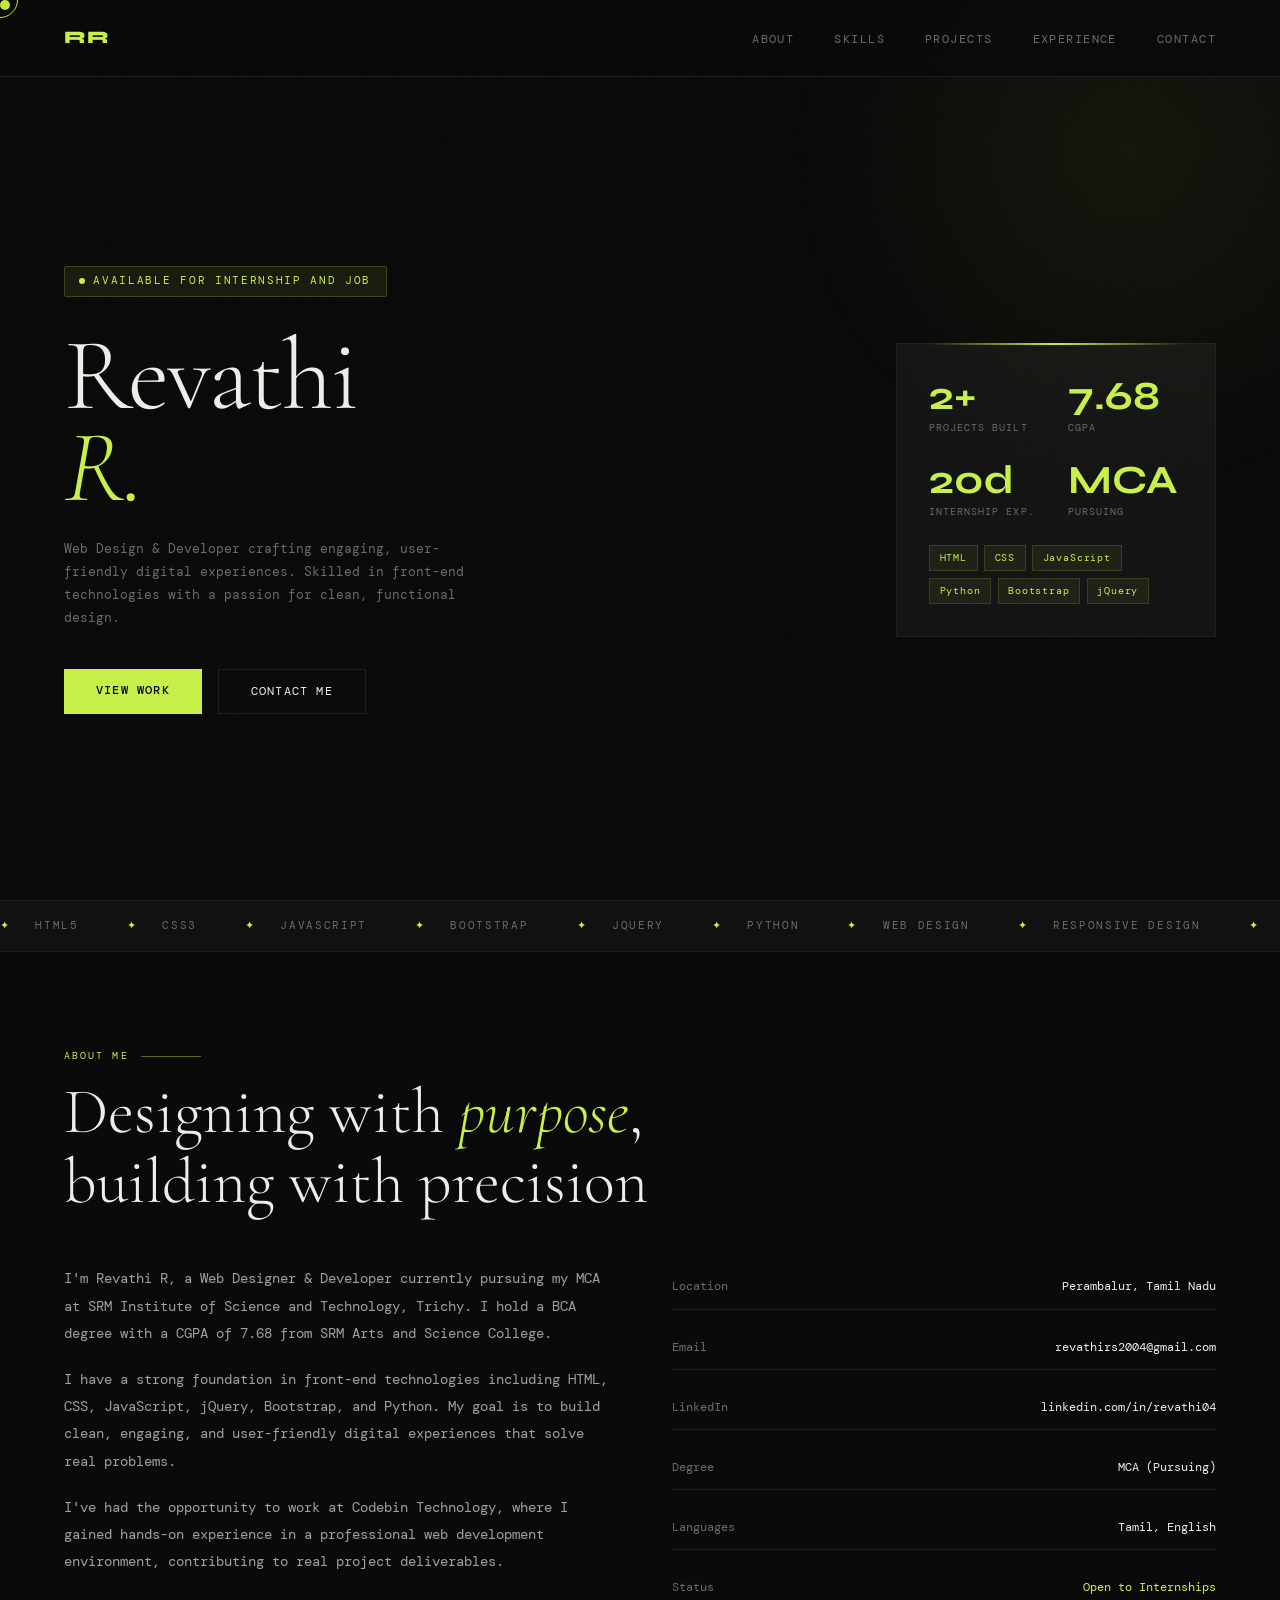
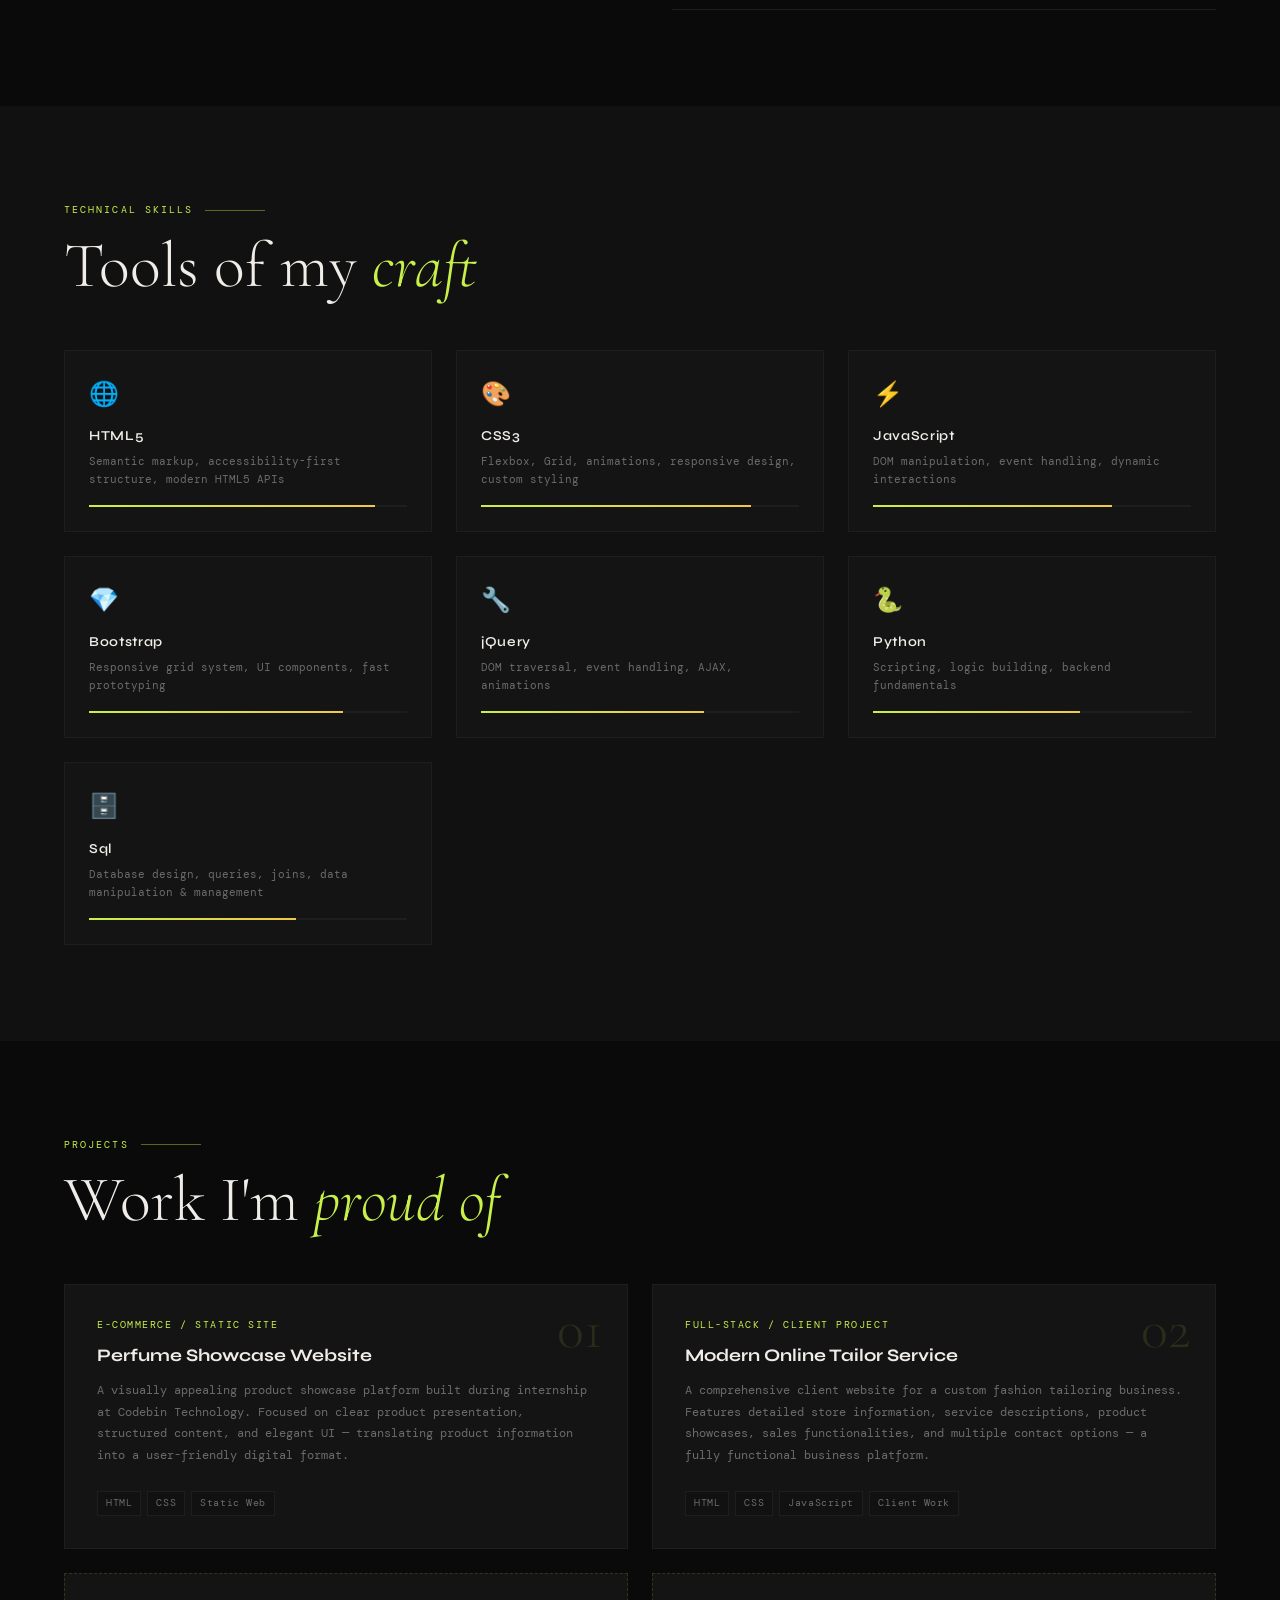
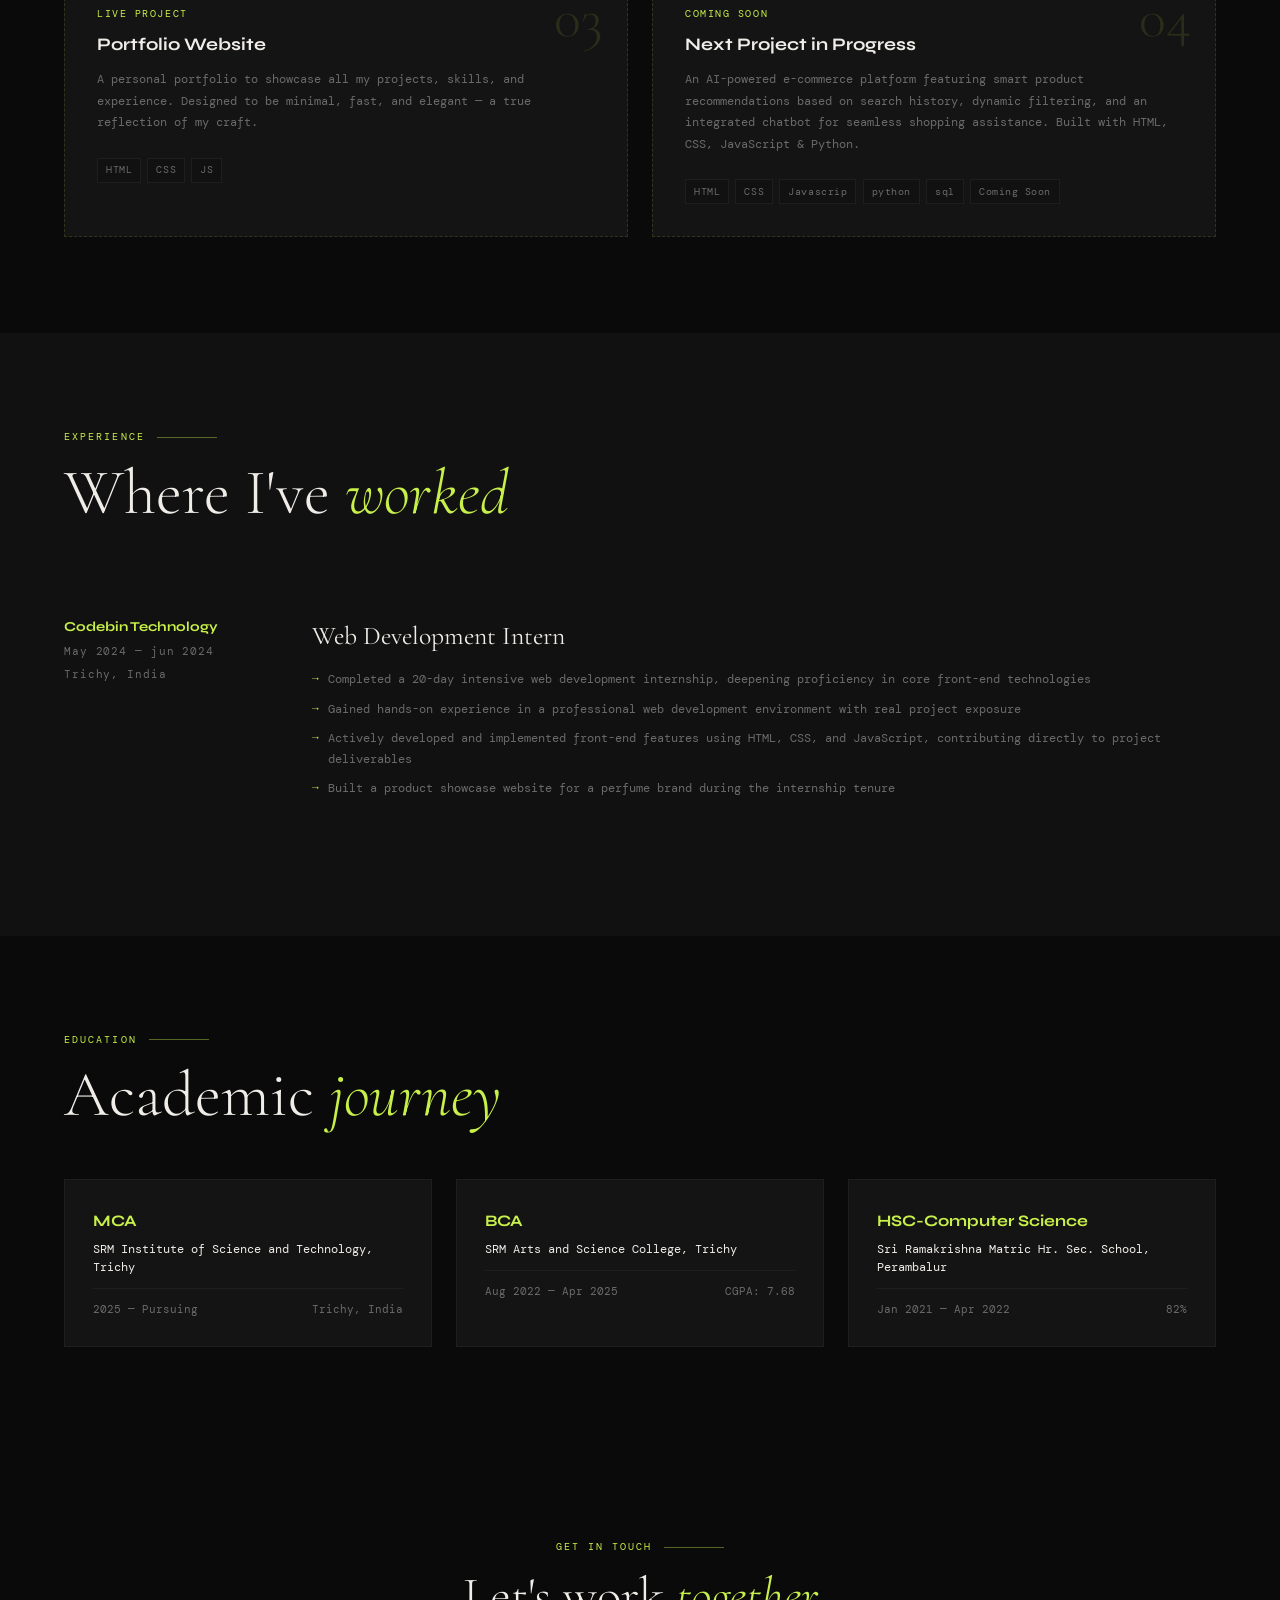
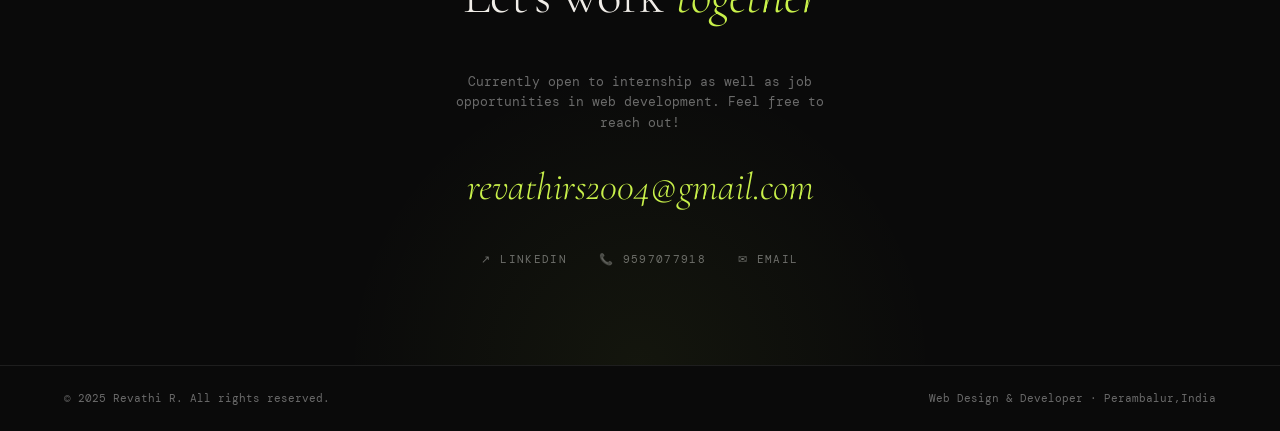
==== index.html @ 82aa63af "Add files via upload" ====
<!DOCTYPE html>
<html lang="en">
<head>
<meta charset="UTF-8">
<meta name="viewport" content="width=device-width, initial-scale=1.0">
<title>Revathi R — Web Designer & Developer</title>
<link href="https://fonts.googleapis.com/css2?family=Cormorant+Garamond:ital,wght@0,300;0,400;0,600;1,300;1,400&family=DM+Mono:wght@300;400;500&family=Syne:wght@400;600;700;800&display=swap" rel="stylesheet">
<link rel="stylesheet" href="style.css">
</head>
<body>

<div class="cursor" id="cursor"></div>
<div class="cursor-ring" id="cursorRing"></div>

<!-- Nav -->
<nav>
  <a href="#" class="nav-logo">RR</a>
  <ul class="nav-links">
    <li><a href="#about">About</a></li>
    <li><a href="#skills">Skills</a></li>
    <li><a href="#projects">Projects</a></li>
    <li><a href="#experience">Experience</a></li>
    <li><a href="#contact">Contact</a></li>
  </ul>
</nav>

<!-- Hero -->
<section class="hero">
  <div class="hero-left">
    <div class="hero-tag">Available for Internship and Job</div>
    <h1 class="hero-name">Revathi<br><span>R.</span></h1>
    <p class="hero-desc">Web Design & Developer crafting engaging, user-friendly digital experiences. Skilled in front-end technologies with a passion for clean, functional design.</p>
    <div class="hero-ctas">
      <a href="#projects" class="btn-primary">View Work</a>
      <a href="#contact" class="btn-outline">Contact Me</a>
    </div>
  </div>
  <div class="hero-right">
    <div class="hero-card">
      <div class="stat-grid">
        <div class="stat-item">
          <div class="stat-num">2+</div>
          <div class="stat-label">Projects Built</div>
        </div>
        <div class="stat-item">
          <div class="stat-num">7.68</div>
          <div class="stat-label">CGPA</div>
        </div>
        <div class="stat-item">
          <div class="stat-num">20d</div>
          <div class="stat-label">Internship Exp.</div>
        </div>
        <div class="stat-item">
          <div class="stat-num">MCA</div>
          <div class="stat-label">Pursuing</div>
        </div>
      </div>
      <div class="skill-tags">
        <span class="skill-tag">HTML</span>
        <span class="skill-tag">CSS</span>
        <span class="skill-tag">JavaScript</span>
        <span class="skill-tag">Python</span>
        <span class="skill-tag">Bootstrap</span>
        <span class="skill-tag">jQuery</span>
      </div>
    </div>
  </div>
</section>

<!-- Marquee -->
<div class="marquee-section">
  <div class="marquee-track">
    <span class="marquee-item"><span>✦</span> HTML5</span>
    <span class="marquee-item"><span>✦</span> CSS3</span>
    <span class="marquee-item"><span>✦</span> JavaScript</span>
    <span class="marquee-item"><span>✦</span> Bootstrap</span>
    <span class="marquee-item"><span>✦</span> jQuery</span>
    <span class="marquee-item"><span>✦</span> Python</span>
    <span class="marquee-item"><span>✦</span> Web Design</span>
    <span class="marquee-item"><span>✦</span> Responsive Design</span>
    <span class="marquee-item"><span>✦</span> UI/UX</span>
    <span class="marquee-item"><span>✦</span> HTML5</span>
    <span class="marquee-item"><span>✦</span> CSS3</span>
    <span class="marquee-item"><span>✦</span> JavaScript</span>
    <span class="marquee-item"><span>✦</span> Bootstrap</span>
    <span class="marquee-item"><span>✦</span> jQuery</span>
    <span class="marquee-item"><span>✦</span> Python</span>
    <span class="marquee-item"><span>✦</span> Web Design</span>
    <span class="marquee-item"><span>✦</span> Responsive Design</span>
    <span class="marquee-item"><span>✦</span> UI/UX</span>
  </div>
</div>

<!-- About -->
<section id="about">
  <div class="section-label">About Me</div>
  <h2 class="section-title">Designing with <em>purpose</em>,<br>building with precision</h2>
  <div class="about-grid reveal">
    <div class="about-text">
      <p>I'm Revathi R, a Web Designer & Developer currently pursuing my MCA at SRM Institute of Science and Technology, Trichy. I hold a BCA degree with a CGPA of 7.68 from SRM Arts and Science College.</p>
      <p>I have a strong foundation in front-end technologies including HTML, CSS, JavaScript, jQuery, Bootstrap, and Python. My goal is to build clean, engaging, and user-friendly digital experiences that solve real problems.</p>
      <p>I've had the opportunity to work at Codebin Technology, where I gained hands-on experience in a professional web development environment, contributing to real project deliverables.</p>
    </div>
    <div class="about-details">
      <div class="detail-row">
        <span class="label">Location</span>
        <span class="value">Perambalur, Tamil Nadu</span>
      </div>
      <div class="detail-row">
        <span class="label">Email</span>
        <span class="value">revathirs2004@gmail.com</span>
      </div>
      <div class="detail-row">
        <span class="label">LinkedIn</span>
        <span class="value">linkedin.com/in/revathi04</span>
      </div>
      <div class="detail-row">
        <span class="label">Degree</span>
        <span class="value">MCA (Pursuing)</span>
      </div>
      <div class="detail-row">
        <span class="label">Languages</span>
        <span class="value">Tamil, English</span>
      </div>
      <div class="detail-row">
        <span class="label">Status</span>
        <span class="value" style="color: var(--accent);">Open to Internships</span>
      </div>
    </div>
  </div>
</section>

<!-- Skills -->
<section id="skills" class="skills-section">
  <div class="section-label">Technical Skills</div>
  <h2 class="section-title">Tools of my <em>craft</em></h2>
  <div class="skills-grid reveal">
    <div class="skill-card">
      <div class="skill-card-icon">🌐</div>
      <div class="skill-card-name">HTML5</div>
      <div class="skill-card-desc">Semantic markup, accessibility-first structure, modern HTML5 APIs</div>
      <div class="skill-bar-wrap"><div class="skill-bar" style="width:90%"></div></div>
    </div>
    <div class="skill-card">
      <div class="skill-card-icon">🎨</div>
      <div class="skill-card-name">CSS3</div>
      <div class="skill-card-desc">Flexbox, Grid, animations, responsive design, custom styling</div>
      <div class="skill-bar-wrap"><div class="skill-bar" style="width:85%"></div></div>
    </div>
    <div class="skill-card">
      <div class="skill-card-icon">⚡</div>
      <div class="skill-card-name">JavaScript</div>
      <div class="skill-card-desc">DOM manipulation, event handling, dynamic interactions</div>
      <div class="skill-bar-wrap"><div class="skill-bar" style="width:75%"></div></div>
    </div>
    <div class="skill-card">
      <div class="skill-card-icon">💎</div>
      <div class="skill-card-name">Bootstrap</div>
      <div class="skill-card-desc">Responsive grid system, UI components, fast prototyping</div>
      <div class="skill-bar-wrap"><div class="skill-bar" style="width:80%"></div></div>
    </div>
    <div class="skill-card">
      <div class="skill-card-icon">🔧</div>
      <div class="skill-card-name">jQuery</div>
      <div class="skill-card-desc">DOM traversal, event handling, AJAX, animations</div>
      <div class="skill-bar-wrap"><div class="skill-bar" style="width:70%"></div></div>
    </div>
    <div class="skill-card">
      <div class="skill-card-icon">🐍</div>
      <div class="skill-card-name">Python</div>
      <div class="skill-card-desc">Scripting, logic building, backend fundamentals</div>
      <div class="skill-bar-wrap"><div class="skill-bar" style="width:65%"></div></div>
    </div>
    <div class="skill-card">
        <div class="skill-card-icon">🗄️</div>
        <div class="skill-card-name">Sql</div>
        <div class="skill-card-desc">Database design, queries, joins, data manipulation & management</div>
        <div class="skill-bar-wrap"><div class="skill-bar" style="width:65%"></div></div>
      </div>
  </div>
</section>

<!-- Projects -->
<section id="projects">
  <div class="section-label">Projects</div>
  <h2 class="section-title">Work I'm <em>proud of</em></h2>
  <div class="projects-grid reveal">
    <div class="project-card">
      <div class="project-num">01</div>
      <div class="project-type">E-commerce / Static Site</div>
      <div class="project-title">Perfume Showcase Website</div>
      <div class="project-desc">A visually appealing product showcase platform built during internship at Codebin Technology. Focused on clear product presentation, structured content, and elegant UI — translating product information into a user-friendly digital format.</div>
      <div class="project-stack">
        <span class="stack-tag">HTML</span>
        <span class="stack-tag">CSS</span>
        <span class="stack-tag">Static Web</span>
      </div>
    </div>
    <div class="project-card">
      <div class="project-num">02</div>
      <div class="project-type">Full-Stack / Client Project</div>
      <div class="project-title">Modern Online Tailor Service</div>
      <div class="project-desc">A comprehensive client website for a custom fashion tailoring business. Features detailed store information, service descriptions, product showcases, sales functionalities, and multiple contact options — a fully functional business platform.</div>
      <div class="project-stack">
        <span class="stack-tag">HTML</span>
        <span class="stack-tag">CSS</span>
        <span class="stack-tag">JavaScript</span>
        <span class="stack-tag">Client Work</span>
      </div>
    </div>
    <div class="project-card" style="border-style: dashed; border-color: rgba(200,240,74,0.15);">
        <div class="project-num">03</div>
        <div class="project-type">Live Project</div>
        <div class="project-title">Portfolio Website</div>
        <div class="project-desc">A personal portfolio to showcase all my projects, skills, and experience. Designed to be minimal, fast, and elegant — a true reflection of my craft.</div>
        <div class="project-stack">
          <span class="stack-tag">HTML</span>
          <span class="stack-tag">CSS</span>
          <span class="stack-tag">JS</span>
        </div>
      </div>
    <div class="project-card" style="border-style: dashed; border-color: rgba(200,240,74,0.15);">
      <div class="project-num">04</div>
      <div class="project-type">Coming Soon</div>
      <div class="project-title">Next Project in Progress</div>
      <div class="project-desc">An AI-powered e-commerce platform featuring smart product recommendations based on search history, dynamic filtering, and an integrated chatbot for seamless shopping assistance. Built with HTML, CSS, JavaScript & Python.</div>
      <div class="project-stack">
        <span class="stack-tag">HTML</span>
        <span class="stack-tag">CSS</span>
        <span class="stack-tag">Javascrip</span>
        <span class="stack-tag">python</span>
        <span class="stack-tag">sql</span>
        <span class="stack-tag">Coming Soon</span>
      </div>
    </div>
    
  </div>
</section>

<!-- Experience -->
<section id="experience" class="experience-section">
  <div class="section-label">Experience</div>
  <h2 class="section-title">Where I've <em>worked</em></h2>
  <div class="reveal">
    <div class="exp-item">
      <div class="exp-meta">
        <div class="exp-company">Codebin Technology</div>
        <div class="exp-duration">May 2024 — jun 2024</div>
        <div class="exp-duration" style="margin-top:0.3rem">Trichy, India</div>
      </div>
      <div>
        <div class="exp-role">Web Development Intern</div>
        <ul class="exp-points">
          <li>Completed a 20-day intensive web development internship, deepening proficiency in core front-end technologies</li>
          <li>Gained hands-on experience in a professional web development environment with real project exposure</li>
          <li>Actively developed and implemented front-end features using HTML, CSS, and JavaScript, contributing directly to project deliverables</li>
          <li>Built a product showcase website for a perfume brand during the internship tenure</li>
        </ul>
      </div>
    </div>
  </div>
</section>

<!-- Education -->
<section id="education">
  <div class="section-label">Education</div>
  <h2 class="section-title">Academic <em>journey</em></h2>
  <div class="edu-grid reveal">
    <div class="edu-card">
      <div class="edu-degree">MCA</div>
      <div class="edu-school">SRM Institute of Science and Technology, Trichy</div>
      <div class="edu-meta">
        <span>2025 — Pursuing</span>
        <span>Trichy, India</span>
      </div>
    </div>
    <div class="edu-card">
      <div class="edu-degree">BCA</div>
      <div class="edu-school">SRM Arts and Science College, Trichy</div>
      <div class="edu-meta">
        <span>Aug 2022 — Apr 2025</span>
        <span>CGPA: 7.68</span>
      </div>
    </div>
    <div class="edu-card">
      <div class="edu-degree">HSC-Computer Science</div>
      <div class="edu-school">Sri Ramakrishna Matric Hr. Sec. School, Perambalur</div>
      <div class="edu-meta">
        <span>Jan 2021 — Apr 2022</span>
        <span>82%</span>
      </div>
    </div>
  </div>
</section>

<!-- Contact -->
<section id="contact" class="contact-section">
  <div class="section-label" style="justify-content:center">Get In Touch</div>
  <h2 class="section-title" style="font-size:clamp(2rem,4vw,3.5rem)">Let's work <em>together</em></h2>
  <p style="color:var(--muted);font-size:0.8rem;max-width:400px;margin:0 auto">Currently open to internship as well as job  opportunities in web development. Feel free to reach out!</p>
  <a href="mailto:revathirs2004@gmail.com" class="contact-email">revathirs2004@gmail.com</a>
  <div class="contact-links">
    <a href="https://www.linkedin.com/in/revathi04" class="contact-link" target="_blank">↗ LinkedIn</a>
    <a href="tel:9597077918" class="contact-link">📞 9597077918</a>
    <a href="mailto:revathirs2004@gmail.com" class="contact-link">✉ Email </a>
  </div>
</section>

<!-- Footer -->
<footer>
  <span>© 2025 Revathi R. All rights reserved.</span>
  <span>Web Design & Developer · Perambalur,India</span>
</footer>

<script>
  // Custom cursor
  const cursor = document.getElementById('cursor');
  const ring = document.getElementById('cursorRing');
  let mx = 0, my = 0, rx = 0, ry = 0;
  document.addEventListener('mousemove', e => {
    mx = e.clientX; my = e.clientY;
    cursor.style.left = mx - 5 + 'px';
    cursor.style.top = my - 5 + 'px';
  });
  function animRing() {
    rx += (mx - rx) * 0.12;
    ry += (my - ry) * 0.12;
    ring.style.left = rx - 18 + 'px';
    ring.style.top = ry - 18 + 'px';
    requestAnimationFrame(animRing);
  }
  animRing();

  document.querySelectorAll('a, button').forEach(el => {
    el.addEventListener('mouseenter', () => {
      cursor.style.transform = 'scale(2)';
      ring.style.transform = 'scale(1.5)';
    });
    el.addEventListener('mouseleave', () => {
      cursor.style.transform = 'scale(1)';
      ring.style.transform = 'scale(1)';
    });
  });

  // Scroll reveal
  const observer = new IntersectionObserver(entries => {
    entries.forEach(e => { if (e.isIntersecting) e.target.classList.add('visible'); });
  }, { threshold: 0.1 });

  document.querySelectorAll('.reveal').forEach(el => observer.observe(el));
</script>
</body>
</html>
---- style.css ----
:root {
    --bg: #0a0a0a;
    --surface: #111111;
    --border: #1e1e1e;
    --accent: #c8f04a;
    --accent2: #f0c84a;
    --text: #f0ede8;
    --muted: #6b6b6b;
    --card: #141414;
  }

  *, *::before, *::after { box-sizing: border-box; margin: 0; padding: 0; }

  html { scroll-behavior: smooth; }

  body {
    background: var(--bg);
    color: var(--text);
    font-family: 'DM Mono', monospace;
    font-size: 14px;
    line-height: 1.6;
    overflow-x: hidden;
    cursor: none;
  }

  /* Custom cursor */
  .cursor {
    width: 10px; height: 10px;
    background: var(--accent);
    border-radius: 50%;
    position: fixed;
    pointer-events: none;
    z-index: 9999;
    transition: transform 0.1s ease;
    mix-blend-mode: difference;
  }
  .cursor-ring {
    width: 36px; height: 36px;
    border: 1px solid var(--accent);
    border-radius: 50%;
    position: fixed;
    pointer-events: none;
    z-index: 9998;
    transition: all 0.15s ease;
    mix-blend-mode: difference;
  }

  /* Noise overlay */
  body::before {
    content: '';
    position: fixed;
    inset: 0;
    background-image: url("data:image/svg+xml,%3Csvg viewBox='0 0 256 256' xmlns='http://www.w3.org/2000/svg'%3E%3Cfilter id='noise'%3E%3CfeTurbulence type='fractalNoise' baseFrequency='0.9' numOctaves='4' stitchTiles='stitch'/%3E%3C/filter%3E%3Crect width='100%25' height='100%25' filter='url(%23noise)' opacity='0.03'/%3E%3C/svg%3E");
    pointer-events: none;
    z-index: 100;
    opacity: 0.4;
  }

  /* Nav */
  nav {
    position: fixed;
    top: 0; left: 0; right: 0;
    z-index: 50;
    display: flex;
    justify-content: space-between;
    align-items: center;
    padding: 1.5rem 4rem;
    background: rgba(10,10,10,0.85);
    backdrop-filter: blur(20px);
    border-bottom: 1px solid var(--border);
  }

  .nav-logo {
    font-family: 'Syne', sans-serif;
    font-weight: 800;
    font-size: 1.1rem;
    color: var(--accent);
    letter-spacing: 0.05em;
    text-decoration: none;
  }

  .nav-links {
    display: flex;
    gap: 2.5rem;
    list-style: none;
  }

  .nav-links a {
    color: var(--muted);
    text-decoration: none;
    font-size: 0.75rem;
    letter-spacing: 0.12em;
    text-transform: uppercase;
    transition: color 0.2s;
  }

  .nav-links a:hover { color: var(--accent); }

  /* Hero */
  .hero {
    min-height: 100vh;
    display: grid;
    grid-template-columns: 1fr 1fr;
    align-items: center;
    padding: 0 4rem;
    padding-top: 5rem;
    position: relative;
    overflow: hidden;
  }

  .hero::after {
    content: '';
    position: absolute;
    top: -200px; right: -200px;
    width: 700px; height: 700px;
    background: radial-gradient(circle, rgba(200,240,74,0.06) 0%, transparent 70%);
    pointer-events: none;
  }

  .hero-tag {
    display: inline-flex;
    align-items: center;
    gap: 0.5rem;
    background: rgba(200,240,74,0.08);
    border: 1px solid rgba(200,240,74,0.2);
    color: var(--accent);
    padding: 0.35rem 0.9rem;
    border-radius: 2px;
    font-size: 0.7rem;
    letter-spacing: 0.15em;
    text-transform: uppercase;
    margin-bottom: 2rem;
    animation: fadeUp 0.6s ease both;
  }

  .hero-tag::before {
    content: '';
    width: 6px; height: 6px;
    background: var(--accent);
    border-radius: 50%;
    animation: pulse 2s infinite;
  }

  @keyframes pulse {
    0%, 100% { opacity: 1; transform: scale(1); }
    50% { opacity: 0.4; transform: scale(0.8); }
  }

  .hero-name {
    font-family: 'Cormorant Garamond', serif;
    font-size: clamp(4rem, 8vw, 7rem);
    font-weight: 300;
    line-height: 0.9;
    letter-spacing: -0.02em;
    margin-bottom: 1.5rem;
    animation: fadeUp 0.6s 0.1s ease both;
  }

  .hero-name span {
    font-style: italic;
    color: var(--accent);
  }

  .hero-desc {
    color: var(--muted);
    font-size: 0.8rem;
    line-height: 1.8;
    max-width: 420px;
    margin-bottom: 2.5rem;
    animation: fadeUp 0.6s 0.2s ease both;
  }

  .hero-ctas {
    display: flex;
    gap: 1rem;
    animation: fadeUp 0.6s 0.3s ease both;
  }

  .btn-primary {
    background: var(--accent);
    color: #0a0a0a;
    padding: 0.75rem 2rem;
    font-family: 'DM Mono', monospace;
    font-size: 0.75rem;
    letter-spacing: 0.1em;
    text-transform: uppercase;
    border: none;
    cursor: none;
    text-decoration: none;
    transition: all 0.2s;
    font-weight: 500;
  }

  .btn-primary:hover { background: var(--accent2); transform: translateY(-2px); }

  .btn-outline {
    background: transparent;
    color: var(--text);
    padding: 0.75rem 2rem;
    font-family: 'DM Mono', monospace;
    font-size: 0.75rem;
    letter-spacing: 0.1em;
    text-transform: uppercase;
    border: 1px solid var(--border);
    cursor: none;
    text-decoration: none;
    transition: all 0.2s;
  }

  .btn-outline:hover { border-color: var(--accent); color: var(--accent); }

  /* Hero right side */
  .hero-right {
    display: flex;
    justify-content: flex-end;
    align-items: center;
    position: relative;
    animation: fadeUp 0.6s 0.4s ease both;
  }

  .hero-card {
    background: var(--card);
    border: 1px solid var(--border);
    padding: 2rem;
    width: 320px;
    position: relative;
  }

  .hero-card::before {
    content: '';
    position: absolute;
    top: -1px; left: 2rem; right: 2rem;
    height: 2px;
    background: linear-gradient(90deg, transparent, var(--accent), transparent);
  }

  .stat-grid {
    display: grid;
    grid-template-columns: 1fr 1fr;
    gap: 1.5rem;
    margin-bottom: 1.5rem;
  }

  .stat-item { }
  .stat-num {
    font-family: 'Syne', sans-serif;
    font-size: 2.5rem;
    font-weight: 700;
    color: var(--accent);
    line-height: 1;
  }
  .stat-label {
    font-size: 0.65rem;
    color: var(--muted);
    letter-spacing: 0.1em;
    text-transform: uppercase;
    margin-top: 0.25rem;
  }

  .skill-tags {
    display: flex;
    flex-wrap: wrap;
    gap: 0.4rem;
  }

  .skill-tag {
    background: rgba(200,240,74,0.06);
    border: 1px solid rgba(200,240,74,0.15);
    color: var(--accent);
    padding: 0.25rem 0.6rem;
    font-size: 0.65rem;
    letter-spacing: 0.08em;
  }

  @keyframes fadeUp {
    from { opacity: 0; transform: translateY(20px); }
    to { opacity: 1; transform: translateY(0); }
  }

  /* Marquee */
  .marquee-section {
    border-top: 1px solid var(--border);
    border-bottom: 1px solid var(--border);
    padding: 1rem 0;
    overflow: hidden;
    background: var(--surface);
  }

  .marquee-track {
    display: flex;
    gap: 3rem;
    animation: marquee 20s linear infinite;
    white-space: nowrap;
  }

  .marquee-item {
    font-size: 0.7rem;
    letter-spacing: 0.15em;
    text-transform: uppercase;
    color: var(--muted);
    flex-shrink: 0;
  }

  .marquee-item span { color: var(--accent); margin-right: 1rem; }

  @keyframes marquee {
    from { transform: translateX(0); }
    to { transform: translateX(-50%); }
  }

  /* Sections */
  section { padding: 6rem 4rem; }

  .section-label {
    font-size: 0.65rem;
    letter-spacing: 0.2em;
    text-transform: uppercase;
    color: var(--accent);
    margin-bottom: 0.75rem;
    display: flex;
    align-items: center;
    gap: 0.75rem;
  }

  .section-label::after {
    content: '';
    flex: 1;
    max-width: 60px;
    height: 1px;
    background: var(--accent);
    opacity: 0.4;
  }

  .section-title {
    font-family: 'Cormorant Garamond', serif;
    font-size: clamp(2.5rem, 5vw, 4rem);
    font-weight: 300;
    line-height: 1.1;
    margin-bottom: 3rem;
  }

  .section-title em {
    font-style: italic;
    color: var(--accent);
  }

  /* About */
  .about-grid {
    display: grid;
    grid-template-columns: 1fr 1fr;
    gap: 4rem;
    align-items: start;
  }

  .about-text {
    color: #a0a0a0;
    font-size: 0.85rem;
    line-height: 2;
  }

  .about-text p { margin-bottom: 1.2rem; }

  .about-details {
    display: flex;
    flex-direction: column;
    gap: 1rem;
  }

  .detail-row {
    display: flex;
    justify-content: space-between;
    align-items: center;
    padding: 0.75rem 0;
    border-bottom: 1px solid var(--border);
    font-size: 0.75rem;
  }

  .detail-row .label { color: var(--muted); }
  .detail-row .value { color: var(--text); }

  /* Skills */
  .skills-section { background: var(--surface); }

  .skills-grid {
    display: grid;
    grid-template-columns: repeat(3, 1fr);
    gap: 1.5rem;
  }

  .skill-card {
    background: var(--card);
    border: 1px solid var(--border);
    padding: 1.5rem;
    position: relative;
    transition: border-color 0.2s, transform 0.2s;
  }

  .skill-card:hover {
    border-color: rgba(200,240,74,0.3);
    transform: translateY(-4px);
  }

  .skill-card-icon {
    font-size: 1.5rem;
    margin-bottom: 0.75rem;
  }

  .skill-card-name {
    font-family: 'Syne', sans-serif;
    font-size: 0.85rem;
    font-weight: 600;
    margin-bottom: 0.4rem;
    letter-spacing: 0.05em;
  }

  .skill-card-desc {
    font-size: 0.7rem;
    color: var(--muted);
    line-height: 1.6;
  }

  .skill-bar-wrap {
    margin-top: 1rem;
    height: 2px;
    background: var(--border);
  }

  .skill-bar {
    height: 100%;
    background: linear-gradient(90deg, var(--accent), var(--accent2));
    transition: width 1s ease;
  }

  /* Projects */
  .projects-grid {
    display: grid;
    grid-template-columns: 1fr 1fr;
    gap: 1.5rem;
  }

  .project-card {
    background: var(--card);
    border: 1px solid var(--border);
    padding: 2rem;
    position: relative;
    transition: all 0.3s;
    overflow: hidden;
  }

  .project-card::before {
    content: '';
    position: absolute;
    inset: 0;
    background: linear-gradient(135deg, rgba(200,240,74,0.04), transparent);
    opacity: 0;
    transition: opacity 0.3s;
  }

  .project-card:hover::before { opacity: 1; }
  .project-card:hover { border-color: rgba(200,240,74,0.25); transform: translateY(-4px); }

  .project-num {
    font-family: 'Cormorant Garamond', serif;
    font-size: 3.5rem;
    font-weight: 300;
    color: rgba(200,240,74,0.12);
    position: absolute;
    top: 1rem; right: 1.5rem;
    line-height: 1;
  }

  .project-type {
    font-size: 0.65rem;
    letter-spacing: 0.15em;
    text-transform: uppercase;
    color: var(--accent);
    margin-bottom: 0.75rem;
  }

  .project-title {
    font-family: 'Syne', sans-serif;
    font-size: 1.1rem;
    font-weight: 700;
    margin-bottom: 0.75rem;
    line-height: 1.3;
  }

  .project-desc {
    font-size: 0.75rem;
    color: var(--muted);
    line-height: 1.8;
    margin-bottom: 1.5rem;
  }

  .project-stack {
    display: flex;
    flex-wrap: wrap;
    gap: 0.4rem;
  }

  .stack-tag {
    background: var(--surface);
    border: 1px solid var(--border);
    color: var(--muted);
    padding: 0.2rem 0.5rem;
    font-size: 0.65rem;
    letter-spacing: 0.05em;
  }

  /* Experience */
  .experience-section { background: var(--surface); }

  .exp-item {
    display: grid;
    grid-template-columns: 200px 1fr;
    gap: 3rem;
    padding: 2.5rem 0;
    border-bottom: 1px solid var(--border);
    align-items: start;
  }

  .exp-item:last-child { border-bottom: none; }

  .exp-meta { }
  .exp-company {
    font-family: 'Syne', sans-serif;
    font-size: 0.85rem;
    font-weight: 700;
    color: var(--accent);
    margin-bottom: 0.3rem;
  }
  .exp-duration {
    font-size: 0.7rem;
    color: var(--muted);
    letter-spacing: 0.08em;
  }

  .exp-role {
    font-family: 'Cormorant Garamond', serif;
    font-size: 1.6rem;
    font-weight: 400;
    margin-bottom: 0.75rem;
  }

  .exp-points {
    list-style: none;
    display: flex;
    flex-direction: column;
    gap: 0.5rem;
  }

  .exp-points li {
    font-size: 0.78rem;
    color: var(--muted);
    line-height: 1.7;
    padding-left: 1rem;
    position: relative;
  }

  .exp-points li::before {
    content: '→';
    position: absolute;
    left: 0;
    color: var(--accent);
    font-size: 0.7rem;
  }

  /* Education */
  .edu-grid {
    display: grid;
    grid-template-columns: repeat(3, 1fr);
    gap: 1.5rem;
  }

  .edu-card {
    background: var(--card);
    border: 1px solid var(--border);
    padding: 1.75rem;
    transition: all 0.2s;
  }

  .edu-card:hover { border-color: rgba(200,240,74,0.3); }

  .edu-degree {
    font-family: 'Syne', sans-serif;
    font-size: 1rem;
    font-weight: 700;
    margin-bottom: 0.4rem;
    color: var(--accent);
  }

  .edu-school {
    font-size: 0.75rem;
    color: var(--text);
    margin-bottom: 0.75rem;
    line-height: 1.5;
  }

  .edu-meta {
    display: flex;
    justify-content: space-between;
    font-size: 0.68rem;
    color: var(--muted);
    border-top: 1px solid var(--border);
    padding-top: 0.75rem;
    margin-top: 0.75rem;
  }

  /* Contact */
  .contact-section {
    text-align: center;
    padding: 6rem 4rem;
    position: relative;
    overflow: hidden;
  }

  .contact-section::before {
    content: '';
    position: absolute;
    bottom: -300px; left: 50%;
    transform: translateX(-50%);
    width: 600px; height: 600px;
    background: radial-gradient(circle, rgba(200,240,74,0.05) 0%, transparent 70%);
  }

  .contact-email {
    font-family: 'Cormorant Garamond', serif;
    font-size: clamp(1.5rem, 3vw, 2.5rem);
    font-weight: 300;
    font-style: italic;
    color: var(--accent);
    display: block;
    margin: 1.5rem 0;
    text-decoration: none;
    transition: opacity 0.2s;
  }

  .contact-email:hover { opacity: 0.7; }

  .contact-links {
    display: flex;
    justify-content: center;
    gap: 2rem;
    margin-top: 2rem;
  }

  .contact-link {
    font-size: 0.7rem;
    letter-spacing: 0.12em;
    text-transform: uppercase;
    color: var(--muted);
    text-decoration: none;
    transition: color 0.2s;
    display: flex;
    align-items: center;
    gap: 0.4rem;
  }

  .contact-link:hover { color: var(--accent); }

  /* Footer */
  footer {
    border-top: 1px solid var(--border);
    padding: 1.5rem 4rem;
    display: flex;
    justify-content: space-between;
    align-items: center;
  }

  footer span { font-size: 0.68rem; color: var(--muted); }

  /* Scroll animations */
  .reveal {
    opacity: 0;
    transform: translateY(24px);
    transition: all 0.7s cubic-bezier(0.16, 1, 0.3, 1);
  }

  .reveal.visible {
    opacity: 1;
    transform: translateY(0);
  }

  @media (max-width: 768px) {
    nav { padding: 1rem 1.5rem; }
    .hero { grid-template-columns: 1fr; padding: 1.5rem; padding-top: 6rem; }
    .hero-right { display: none; }
    section { padding: 4rem 1.5rem; }
    .about-grid, .projects-grid, .skills-grid, .edu-grid { grid-template-columns: 1fr; }
    .exp-item { grid-template-columns: 1fr; gap: 1rem; }
    footer { flex-direction: column; gap: 0.5rem; text-align: center; }
  }
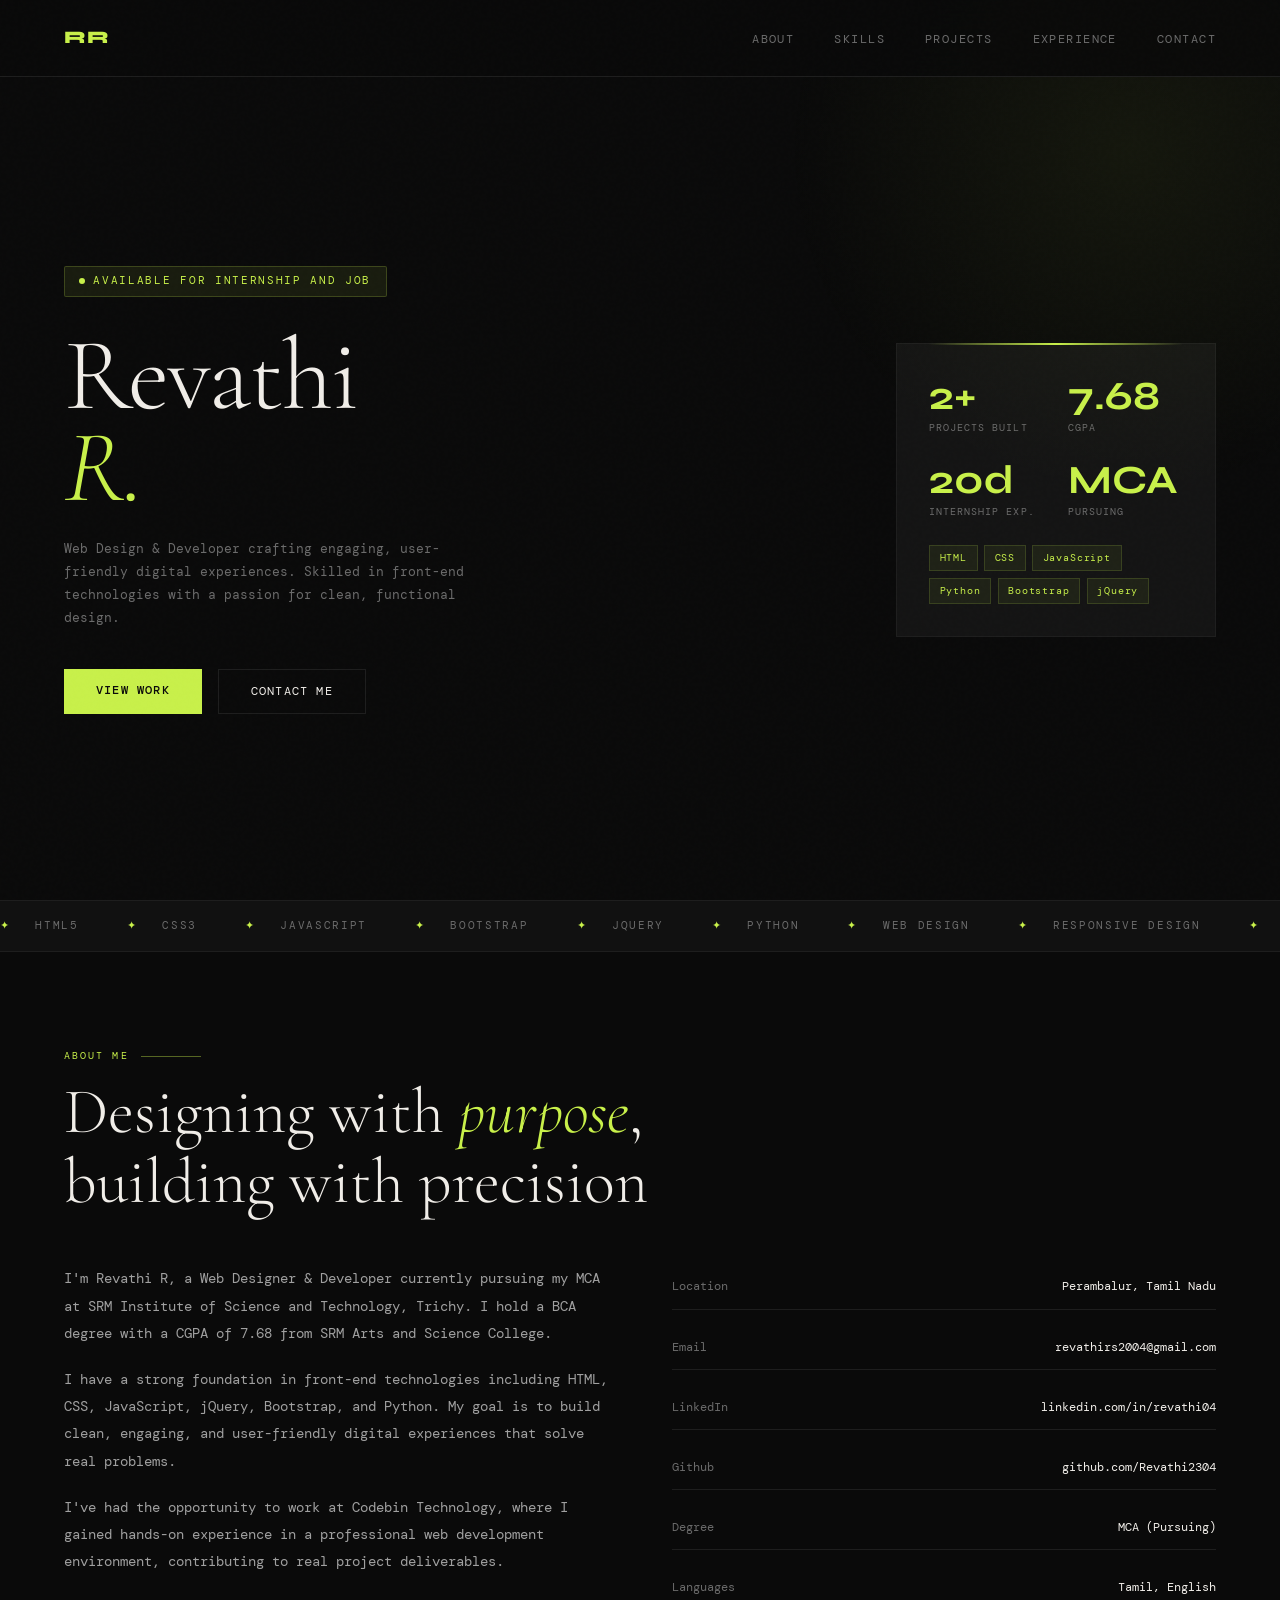
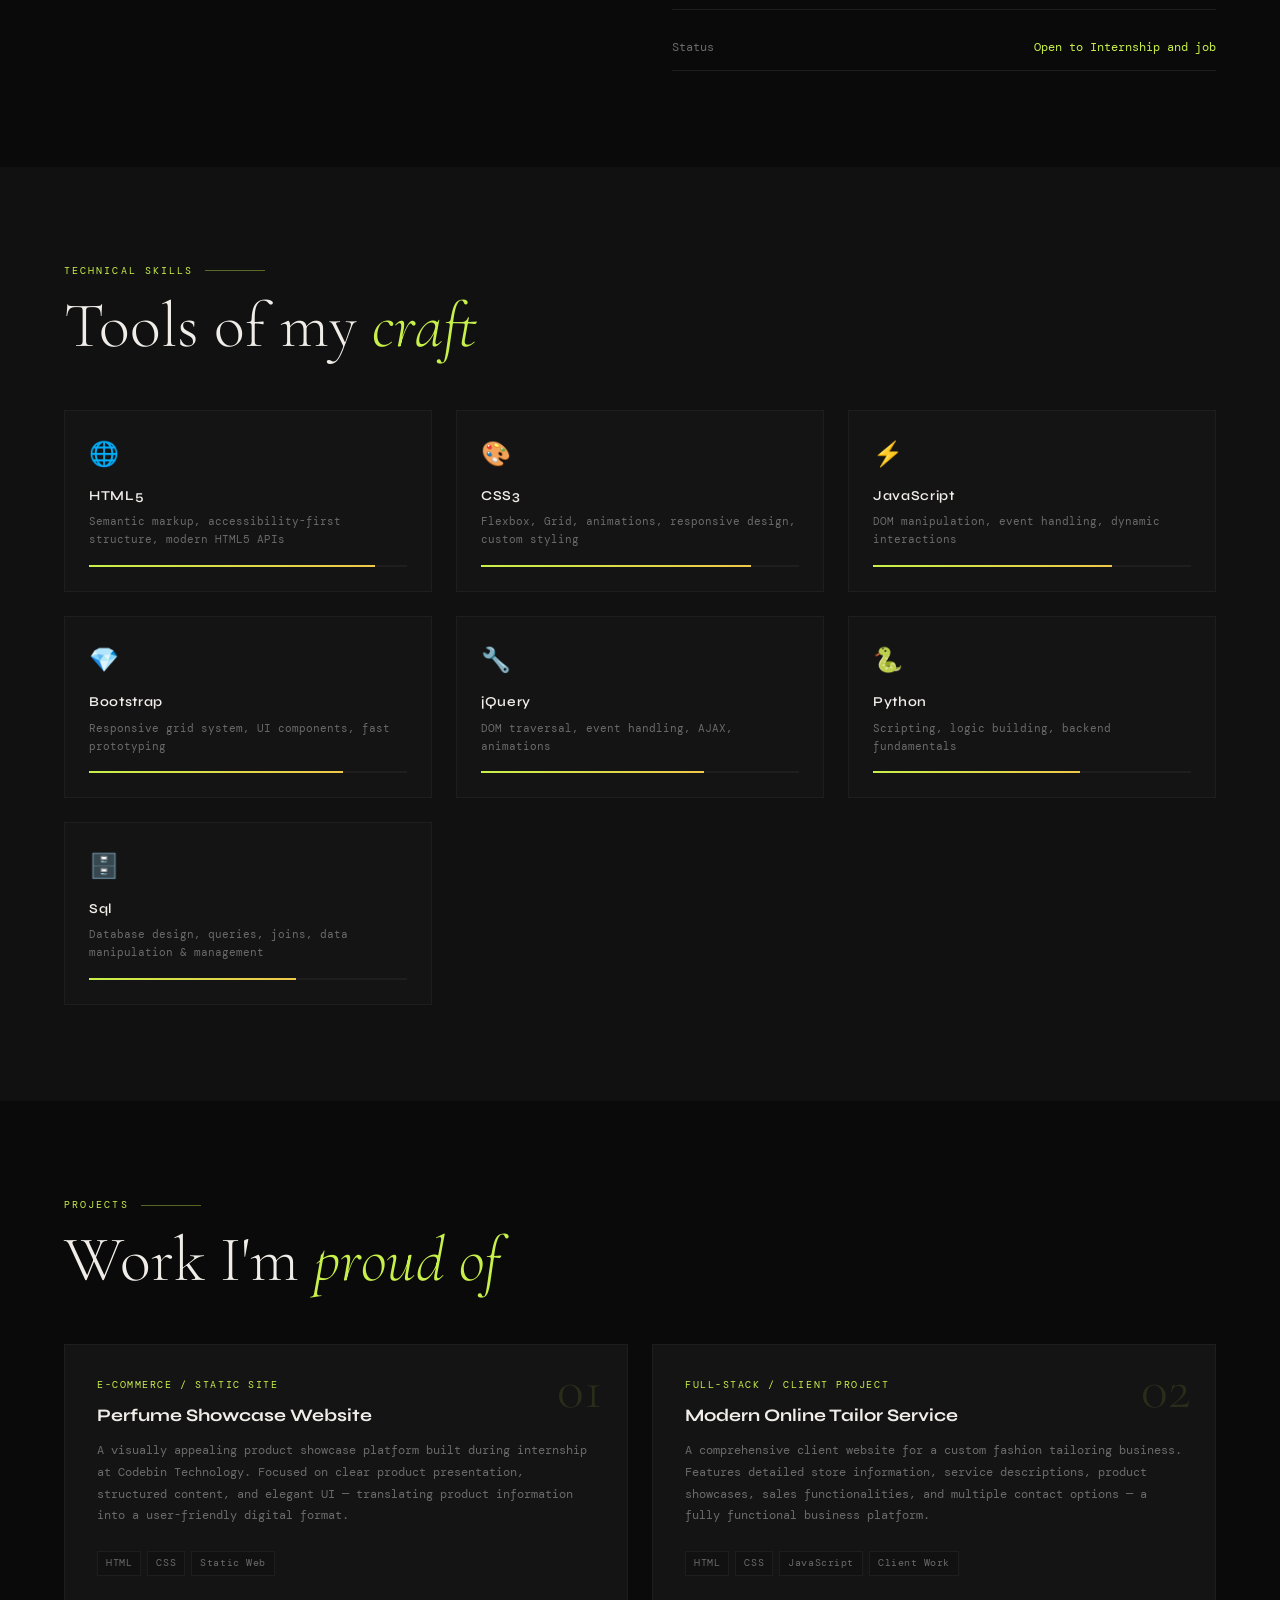
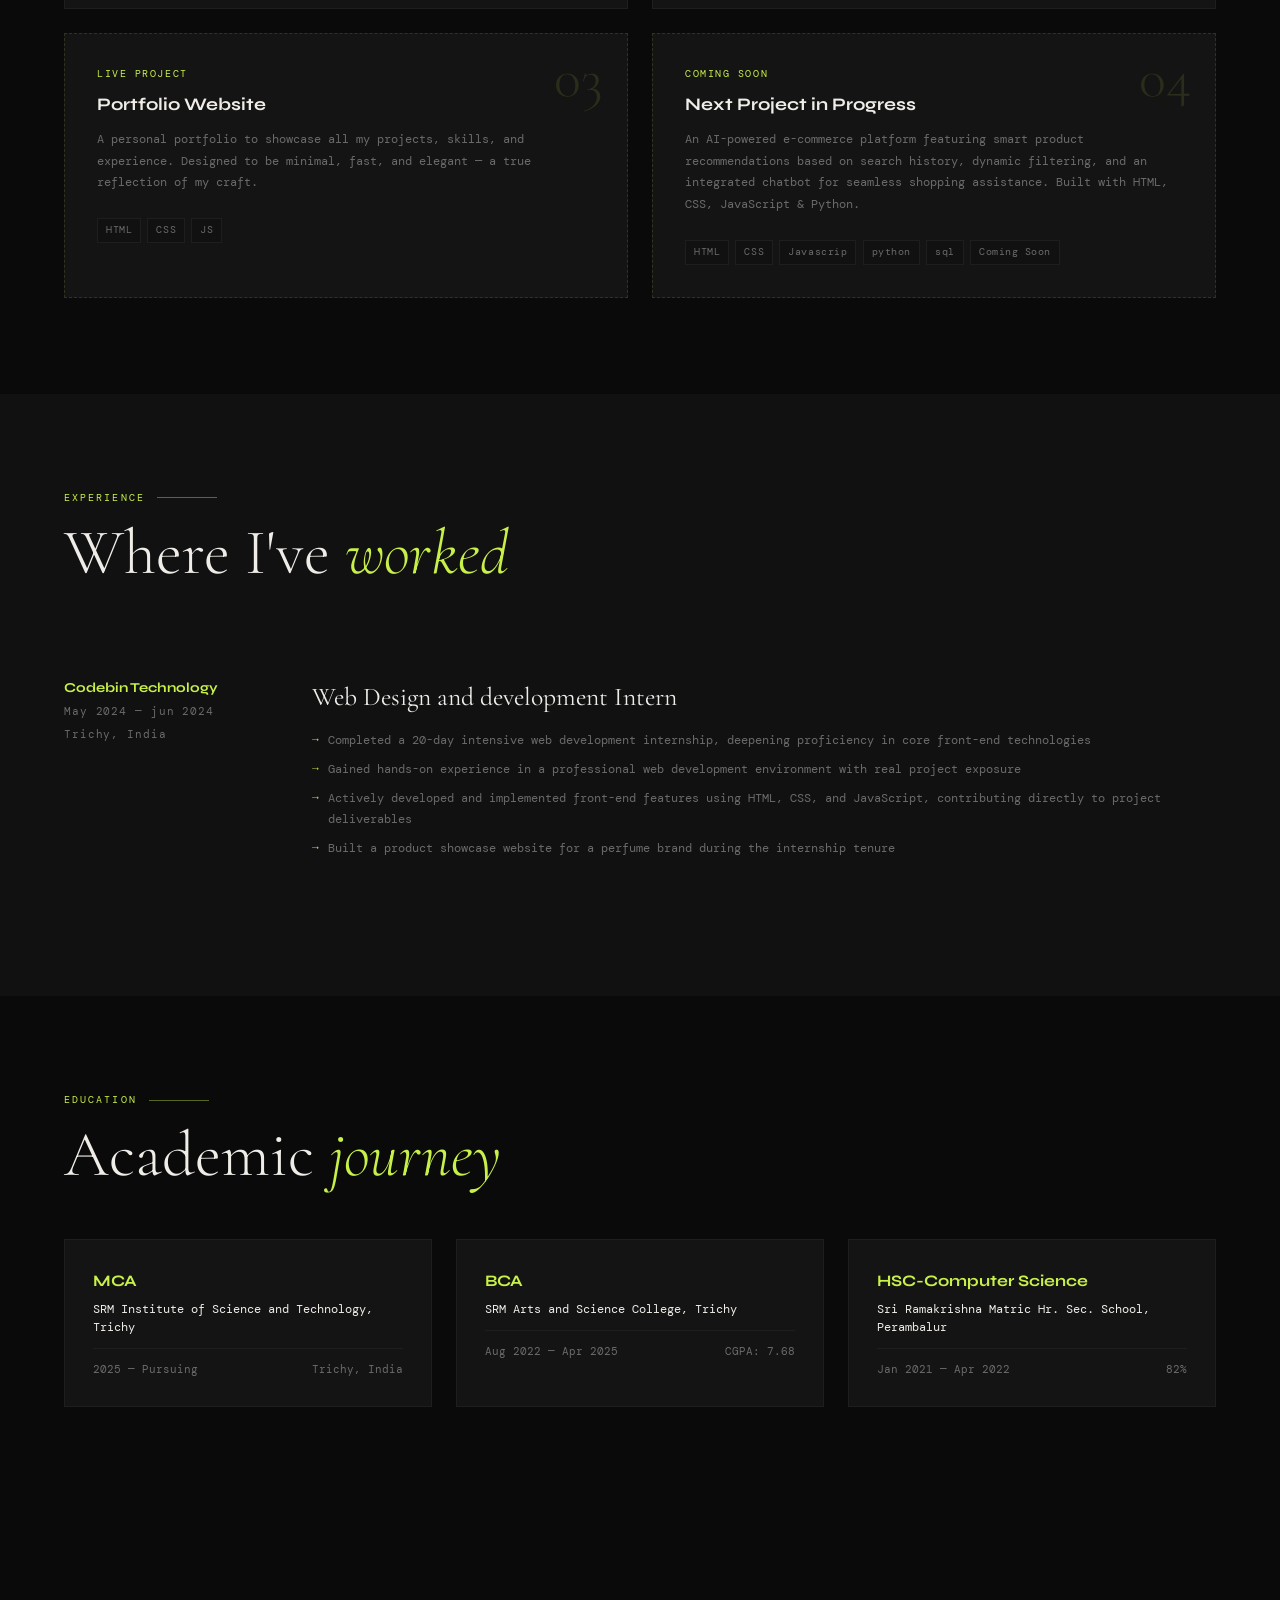
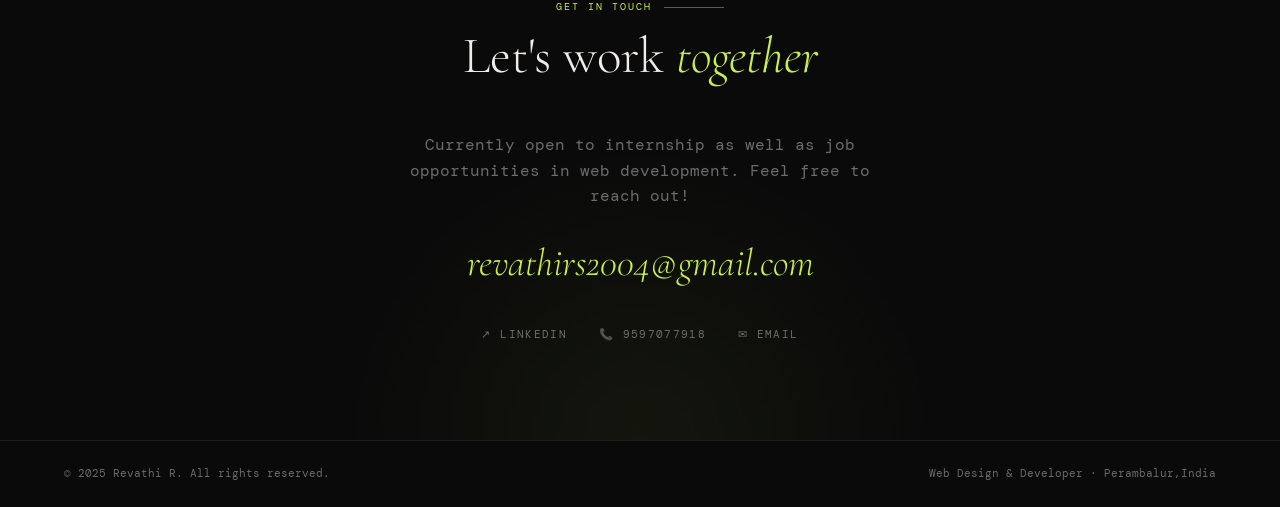
==== commit b9a58d41: "Update index.html" ====
--- a/index.html
+++ b/index.html
@@ -8,10 +8,6 @@
 <link rel="stylesheet" href="style.css">
 </head>
 <body>
-
-<div class="cursor" id="cursor"></div>
-<div class="cursor-ring" id="cursorRing"></div>
-
 <!-- Nav -->
 <nav>
   <a href="#" class="nav-logo">RR</a>
@@ -115,6 +111,10 @@
         <span class="value">linkedin.com/in/revathi04</span>
       </div>
       <div class="detail-row">
+        <span class="label">Github</span>
+        <span class="value">github.com/Revathi2304</span>
+      </div>
+      <div class="detail-row">
         <span class="label">Degree</span>
         <span class="value">MCA (Pursuing)</span>
       </div>
@@ -124,7 +124,7 @@
       </div>
       <div class="detail-row">
         <span class="label">Status</span>
-        <span class="value" style="color: var(--accent);">Open to Internships</span>
+        <span class="value" style="color: var(--accent);">Open to Internship and job</span>
       </div>
     </div>
   </div>
@@ -249,7 +249,7 @@
         <div class="exp-duration" style="margin-top:0.3rem">Trichy, India</div>
       </div>
       <div>
-        <div class="exp-role">Web Development Intern</div>
+        <div class="exp-role">Web Design and development Intern</div>
         <ul class="exp-points">
           <li>Completed a 20-day intensive web development internship, deepening proficiency in core front-end technologies</li>
           <li>Gained hands-on experience in a professional web development environment with real project exposure</li>
@@ -297,10 +297,11 @@
 <section id="contact" class="contact-section">
   <div class="section-label" style="justify-content:center">Get In Touch</div>
   <h2 class="section-title" style="font-size:clamp(2rem,4vw,3.5rem)">Let's work <em>together</em></h2>
-  <p style="color:var(--muted);font-size:0.8rem;max-width:400px;margin:0 auto">Currently open to internship as well as job  opportunities in web development. Feel free to reach out!</p>
+  <p style="color:var(--muted);font-size:1rem;max-width:500px;margin:0 auto">Currently open to internship as well as job  opportunities in web development. Feel free to reach out!</p>
   <a href="mailto:revathirs2004@gmail.com" class="contact-email">revathirs2004@gmail.com</a>
   <div class="contact-links">
-    <a href="https://www.linkedin.com/in/revathi04" class="contact-link" target="_blank">↗ LinkedIn</a>
+<a href="https://www.linkedin.com/" class="contact-link" target="_blank" rel="noopener noreferrer">
+  ↗ LinkedIn </a>
     <a href="tel:9597077918" class="contact-link">📞 9597077918</a>
     <a href="mailto:revathirs2004@gmail.com" class="contact-link">✉ Email </a>
   </div>
@@ -313,35 +314,6 @@
 </footer>
 
 <script>
-  // Custom cursor
-  const cursor = document.getElementById('cursor');
-  const ring = document.getElementById('cursorRing');
-  let mx = 0, my = 0, rx = 0, ry = 0;
-  document.addEventListener('mousemove', e => {
-    mx = e.clientX; my = e.clientY;
-    cursor.style.left = mx - 5 + 'px';
-    cursor.style.top = my - 5 + 'px';
-  });
-  function animRing() {
-    rx += (mx - rx) * 0.12;
-    ry += (my - ry) * 0.12;
-    ring.style.left = rx - 18 + 'px';
-    ring.style.top = ry - 18 + 'px';
-    requestAnimationFrame(animRing);
-  }
-  animRing();
-
-  document.querySelectorAll('a, button').forEach(el => {
-    el.addEventListener('mouseenter', () => {
-      cursor.style.transform = 'scale(2)';
-      ring.style.transform = 'scale(1.5)';
-    });
-    el.addEventListener('mouseleave', () => {
-      cursor.style.transform = 'scale(1)';
-      ring.style.transform = 'scale(1)';
-    });
-  });
-
   // Scroll reveal
   const observer = new IntersectionObserver(entries => {
     entries.forEach(e => { if (e.isIntersecting) e.target.classList.add('visible'); });
